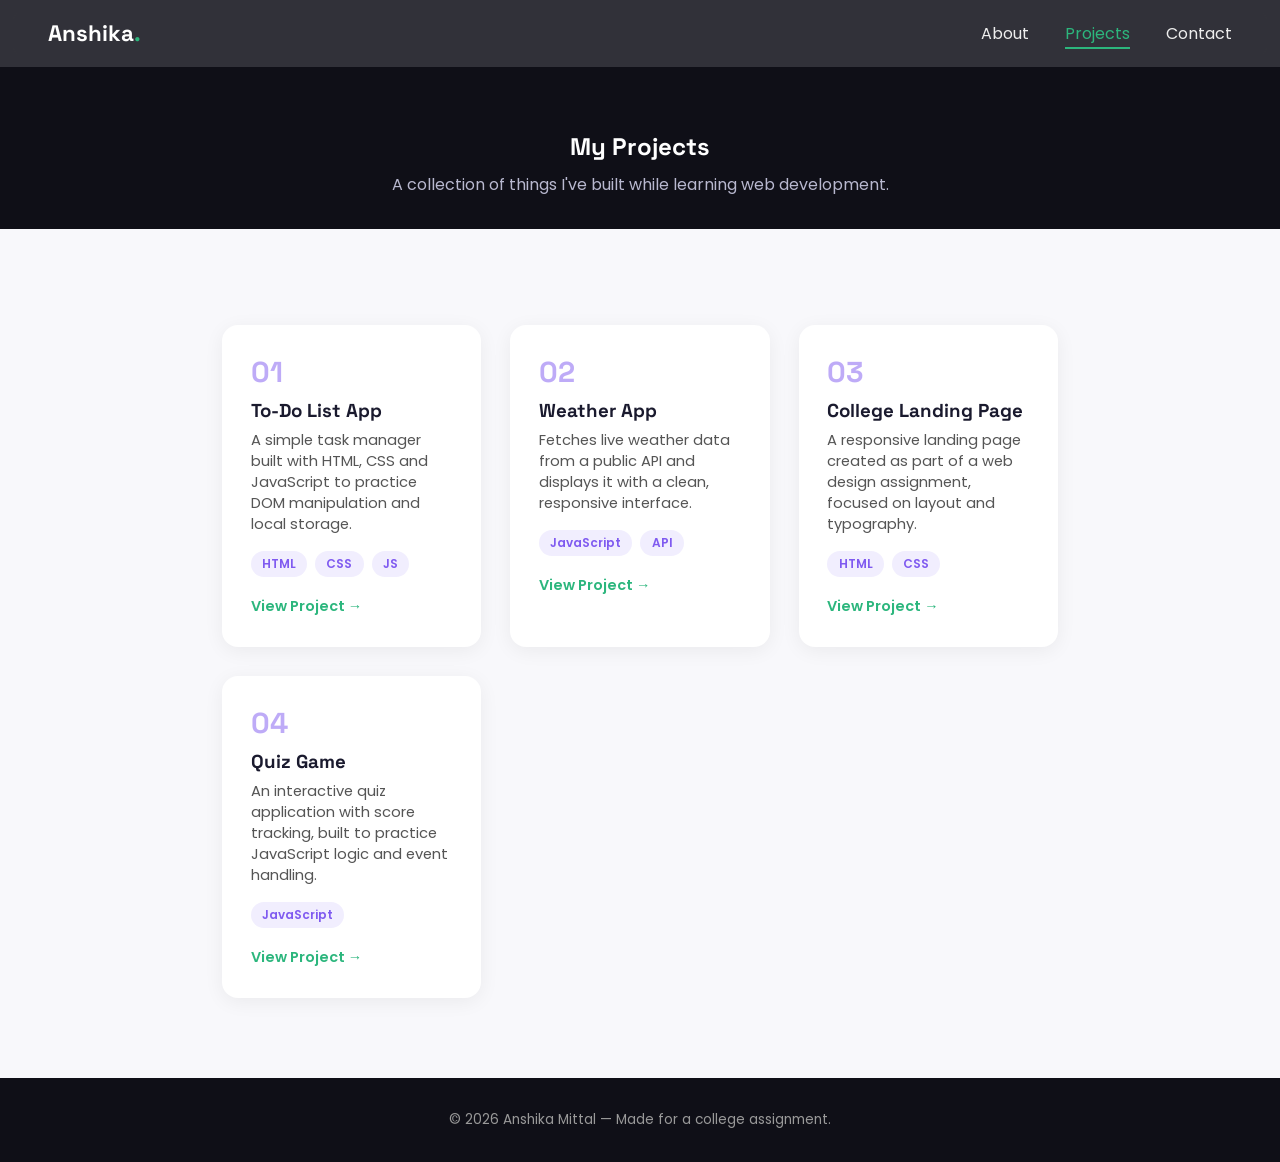
==== projects.html @ bce9a59e "Add files via upload" ====
<!DOCTYPE html>
<html lang="en">
<head>
<meta charset="UTF-8">
<meta name="viewport" content="width=device-width, initial-scale=1.0">
<title>Projects — Anshika Mittal</title>
<link rel="preconnect" href="https://fonts.googleapis.com">
<link rel="preconnect" href="https://fonts.gstatic.com" crossorigin>
<link href="https://fonts.googleapis.com/css2?family=Poppins:wght@300;400;600;700&family=Space+Grotesk:wght@500;700&display=swap" rel="stylesheet">
<link rel="stylesheet" href="style.css">
</head>
<body>

  <header class="navbar">
    <a href="index.html" class="logo">Anshika<span>.</span></a>
    <nav>
      <a href="index.html#about">About</a>
      <a href="projects.html" class="active">Projects</a>
      <a href="index.html#contact">Contact</a>
    </nav>
  </header>

  <section class="page-header">
    <h1>My Projects</h1>
    <p>A collection of things I've built while learning web development.</p>
  </section>

  <section class="section fade-in">
    <div class="project-grid">

      <div class="project-card">
        <div class="project-thumb">01</div>
        <h3>To-Do List App</h3>
        <p>A simple task manager built with HTML, CSS and JavaScript to practice DOM manipulation and local storage.</p>
        <div class="tags"><span>HTML</span><span>CSS</span><span>JS</span></div>
        <a href="#">View Project →</a>
      </div>

      <div class="project-card">
        <div class="project-thumb">02</div>
        <h3>Weather App</h3>
        <p>Fetches live weather data from a public API and displays it with a clean, responsive interface.</p>
        <div class="tags"><span>JavaScript</span><span>API</span></div>
        <a href="#">View Project →</a>
      </div>

      <div class="project-card">
        <div class="project-thumb">03</div>
        <h3>College Landing Page</h3>
        <p>A responsive landing page created as part of a web design assignment, focused on layout and typography.</p>
        <div class="tags"><span>HTML</span><span>CSS</span></div>
        <a href="#">View Project →</a>
      </div>

      <div class="project-card">
        <div class="project-thumb">04</div>
        <h3>Quiz Game</h3>
        <p>An interactive quiz application with score tracking, built to practice JavaScript logic and event handling.</p>
        <div class="tags"><span>JavaScript</span></div>
        <a href="#">View Project →</a>
      </div>

    </div>
  </section>

  <footer>
    <p>&copy; <span id="year"></span> Anshika Mittal — Made for a college assignment.</p>
  </footer>

  <script src="script.js"></script>
</body>
</html>
---- style.css ----
* {
  margin: 0;
  padding: 0;
  box-sizing: border-box;
}

:root {
  --bg: #0f0f17;
  --bg-light: #f8f8fb;
  --accent: #7f5af0;
  --accent-2: #2cb67d;
  --text-dark: #1a1a2e;
  --text-light: #fff;
  --card-bg: #ffffff;
}

body {
  font-family: 'Poppins', sans-serif;
  color: var(--text-dark);
  background: var(--bg-light);
  overflow-x: hidden;
}

h1, h2, h3, .logo {
  font-family: 'Space Grotesk', sans-serif;
}

.navbar {
  display: flex;
  justify-content: space-between;
  align-items: center;
  padding: 1.2rem 3rem;
  background: rgba(15, 15, 23, 0.85);
  backdrop-filter: blur(10px);
  position: sticky;
  top: 0;
  z-index: 100;
}

.logo {
  color: #fff;
  font-size: 1.4rem;
  font-weight: 700;
  text-decoration: none;
}

.logo span {
  color: var(--accent-2);
}

.navbar nav a {
  color: #eee;
  text-decoration: none;
  margin-left: 2rem;
  font-weight: 400;
  position: relative;
  transition: color 0.2s;
}

.navbar nav a::after {
  content: '';
  position: absolute;
  left: 0;
  bottom: -4px;
  width: 0;
  height: 2px;
  background: var(--accent-2);
  transition: width 0.25s ease;
}

.navbar nav a:hover,
.navbar nav a.active {
  color: var(--accent-2);
}

.navbar nav a:hover::after,
.navbar nav a.active::after {
  width: 100%;
}

.hero {
  position: relative;
  min-height: 85vh;
  display: flex;
  align-items: center;
  justify-content: center;
  text-align: center;
  background: radial-gradient(circle at 30% 20%, #1e1e3f, var(--bg) 70%);
  color: #fff;
  overflow: hidden;
}

.hero-content {
  position: relative;
  z-index: 2;
  animation: fadeUp 1s ease both;
}

.hero-tag {
  letter-spacing: 3px;
  text-transform: uppercase;
  color: var(--accent-2);
  font-size: 0.85rem;
  margin-bottom: 0.8rem;
}

.hero h1 {
  font-size: clamp(2.5rem, 7vw, 5rem);
  font-weight: 700;
  background: linear-gradient(90deg, #fff, var(--accent));
  -webkit-background-clip: text;
  background-clip: text;
  color: transparent;
  margin-bottom: 1rem;
}

.hero-sub {
  max-width: 480px;
  margin: 0 auto 2rem;
  color: #cfcfe0;
  font-weight: 300;
}

.btn {
  display: inline-block;
  padding: 0.9rem 1.8rem;
  background: var(--accent);
  color: #fff;
  text-decoration: none;
  border-radius: 50px;
  font-weight: 600;
  transition: transform 0.25s, box-shadow 0.25s;
  box-shadow: 0 8px 24px rgba(127, 90, 240, 0.35);
}

.btn:hover {
  transform: translateY(-3px);
  box-shadow: 0 12px 30px rgba(127, 90, 240, 0.5);
}

.btn-outline {
  background: transparent;
  border: 2px solid var(--accent);
  color: var(--accent);
  box-shadow: none;
}

.btn-outline:hover {
  background: var(--accent);
  color: #fff;
}

.blob {
  position: absolute;
  width: 500px;
  height: 500px;
  background: var(--accent);
  filter: blur(140px);
  opacity: 0.35;
  border-radius: 50%;
  top: -100px;
  right: -100px;
  z-index: 1;
}

.section {
  max-width: 900px;
  margin: 0 auto;
  padding: 5rem 2rem;
}

.section-tag {
  color: var(--accent);
  font-weight: 600;
  letter-spacing: 2px;
  font-size: 0.85rem;
  text-transform: uppercase;
}

.section h2 {
  font-size: 2.2rem;
  margin: 0.6rem 0 1.2rem;
}

.about-text {
  color: #444;
  max-width: 600px;
  line-height: 1.8;
}

.skills {
  display: flex;
  flex-wrap: wrap;
  gap: 0.7rem;
  margin-top: 1.5rem;
}

.skills span {
  background: #fff;
  border: 1px solid #e2e2ef;
  padding: 0.5rem 1rem;
  border-radius: 30px;
  font-size: 0.85rem;
  font-weight: 500;
}

.cta-section {
  background: linear-gradient(135deg, #f3f0ff, #e9fbf3);
  border-radius: 20px;
}

.contact-links {
  display: flex;
  flex-wrap: wrap;
  gap: 1.5rem;
  margin-top: 1.5rem;
}

.contact-links a {
  text-decoration: none;
  color: var(--accent);
  font-weight: 600;
}

.contact-links a:hover {
  color: var(--accent-2);
}

.page-header {
  text-align: center;
  padding: 4rem 2rem 2rem;
  background: var(--bg);
  color: #fff;
}

.page-header p {
  color: #b8b8cf;
  margin-top: 0.6rem;
}

.project-grid {
  display: grid;
  grid-template-columns: repeat(auto-fit, minmax(240px, 1fr));
  gap: 1.8rem;
  margin-top: 1rem;
}

.project-card {
  background: var(--card-bg);
  padding: 1.8rem;
  border-radius: 16px;
  box-shadow: 0 4px 20px rgba(0,0,0,0.06);
  transition: transform 0.25s, box-shadow 0.25s;
}

.project-card:hover {
  transform: translateY(-8px);
  box-shadow: 0 16px 34px rgba(0,0,0,0.12);
}

.project-thumb {
  font-family: 'Space Grotesk', sans-serif;
  font-size: 1.8rem;
  font-weight: 700;
  color: var(--accent);
  opacity: 0.5;
  margin-bottom: 0.6rem;
}

.project-card h3 {
  margin-bottom: 0.5rem;
}

.project-card p {
  color: #555;
  font-size: 0.92rem;
  margin-bottom: 1rem;
}

.tags {
  display: flex;
  gap: 0.5rem;
  flex-wrap: wrap;
  margin-bottom: 1rem;
}

.tags span {
  background: #f1eefe;
  color: var(--accent);
  padding: 0.25rem 0.7rem;
  border-radius: 20px;
  font-size: 0.75rem;
  font-weight: 600;
}

.project-card a {
  text-decoration: none;
  color: var(--accent-2);
  font-weight: 600;
  font-size: 0.9rem;
}

footer {
  text-align: center;
  padding: 2rem;
  background: var(--bg);
  color: #999;
  font-size: 0.85rem;
}

@keyframes fadeUp {
  from { opacity: 0; transform: translateY(30px); }
  to { opacity: 1; transform: translateY(0); }
}

.fade-in {
  opacity: 0;
  transform: translateY(20px);
  transition: opacity 0.7s ease, transform 0.7s ease;
}

.fade-in.visible {
  opacity: 1;
  transform: translateY(0);
}
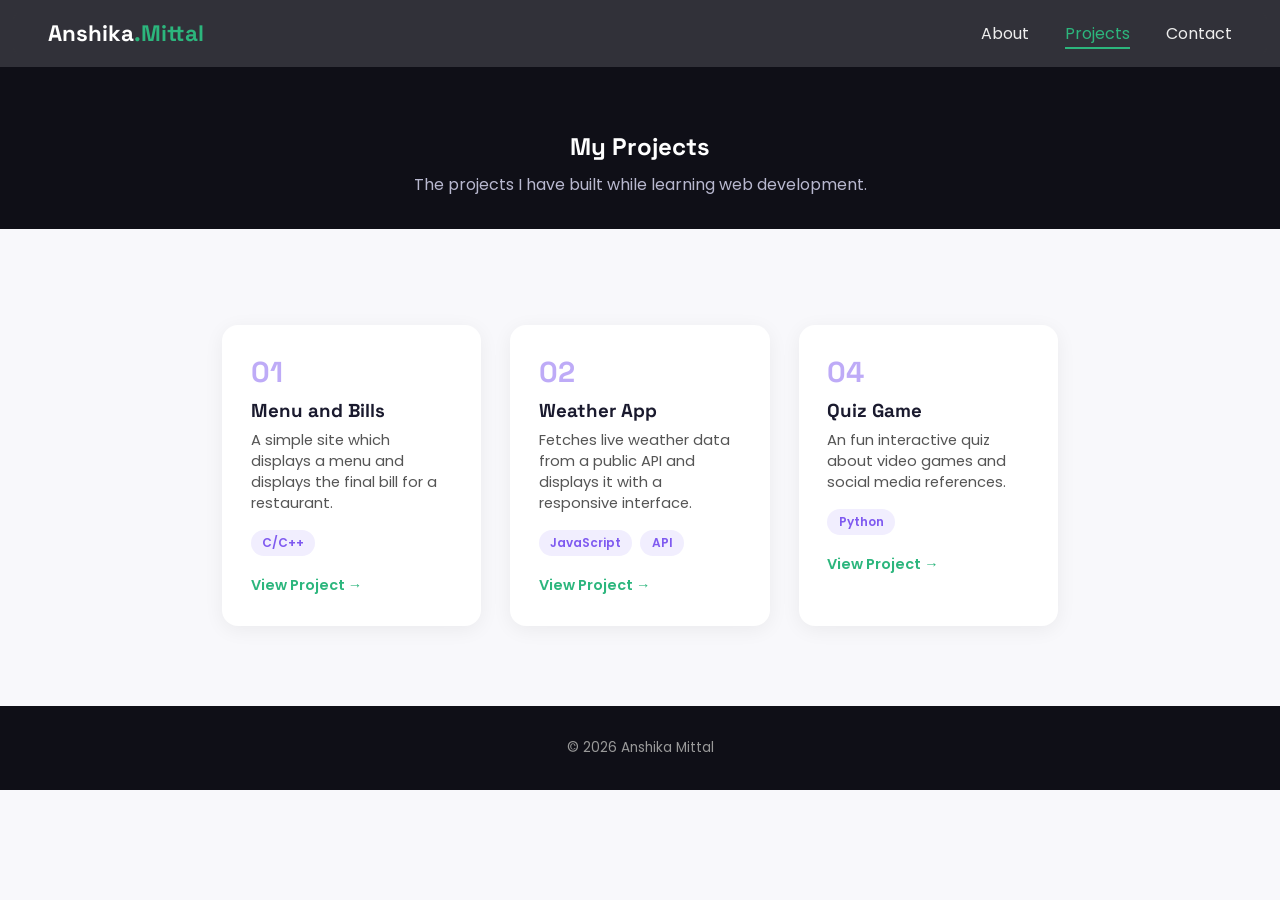
==== commit d11877ce: "Revise project details in projects.html Updated project descriptions and titles in the HTML file." ====
--- a/projects.html
+++ b/projects.html
@@ -12,7 +12,7 @@
 <body>
 
   <header class="navbar">
-    <a href="index.html" class="logo">Anshika<span>.</span></a>
+    <a href="index.html" class="logo">Anshika<span>.Mittal</span></a>
     <nav>
       <a href="index.html#about">About</a>
       <a href="projects.html" class="active">Projects</a>
@@ -22,7 +22,7 @@
 
   <section class="page-header">
     <h1>My Projects</h1>
-    <p>A collection of things I've built while learning web development.</p>
+    <p>The projects I have built while learning web development.</p>
   </section>
 
   <section class="section fade-in">
@@ -30,33 +30,25 @@
 
       <div class="project-card">
         <div class="project-thumb">01</div>
-        <h3>To-Do List App</h3>
-        <p>A simple task manager built with HTML, CSS and JavaScript to practice DOM manipulation and local storage.</p>
-        <div class="tags"><span>HTML</span><span>CSS</span><span>JS</span></div>
+        <h3>Menu and Bills</h3>
+        <p>A simple site which displays a menu and displays the final bill for a restaurant.</p>
+        <div class="tags"><span>C/C++</span></div>
         <a href="#">View Project →</a>
       </div>
 
       <div class="project-card">
         <div class="project-thumb">02</div>
         <h3>Weather App</h3>
-        <p>Fetches live weather data from a public API and displays it with a clean, responsive interface.</p>
+        <p>Fetches live weather data from a public API and displays it with a responsive interface.</p>
         <div class="tags"><span>JavaScript</span><span>API</span></div>
-        <a href="#">View Project →</a>
-      </div>
-
-      <div class="project-card">
-        <div class="project-thumb">03</div>
-        <h3>College Landing Page</h3>
-        <p>A responsive landing page created as part of a web design assignment, focused on layout and typography.</p>
-        <div class="tags"><span>HTML</span><span>CSS</span></div>
         <a href="#">View Project →</a>
       </div>
 
       <div class="project-card">
         <div class="project-thumb">04</div>
         <h3>Quiz Game</h3>
-        <p>An interactive quiz application with score tracking, built to practice JavaScript logic and event handling.</p>
-        <div class="tags"><span>JavaScript</span></div>
+        <p>An fun interactive quiz about video games and social media references.</p>
+        <div class="tags"><span>Python</span></div>
         <a href="#">View Project →</a>
       </div>
 
@@ -64,9 +56,9 @@
   </section>
 
   <footer>
-    <p>&copy; <span id="year"></span> Anshika Mittal — Made for a college assignment.</p>
+    <p>&copy; <span id="year"></span> Anshika Mittal</p>
   </footer>
 
   <script src="script.js"></script>
 </body>
-</html>+</html>
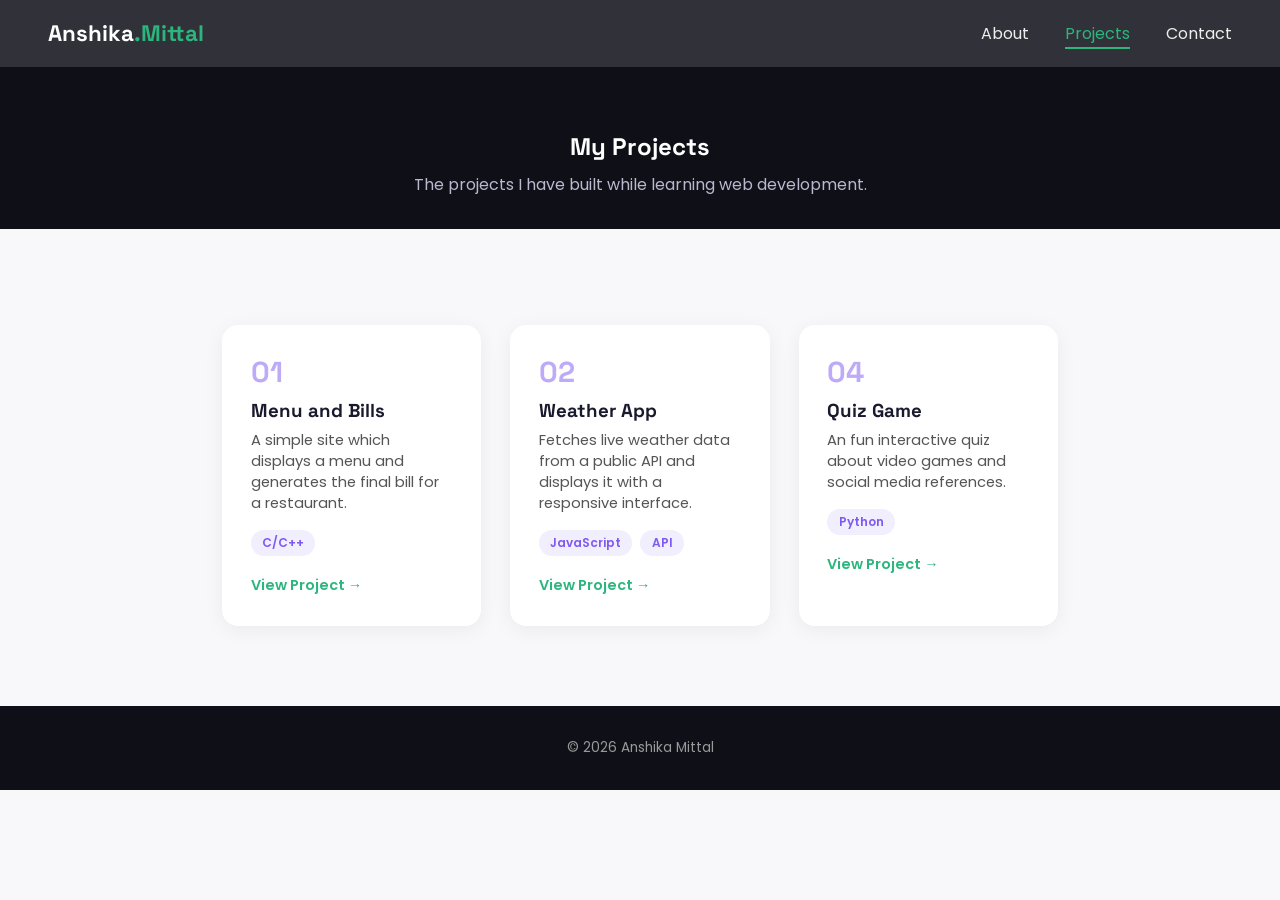
==== commit a1b1535a: "Update projects.html" ====
--- a/projects.html
+++ b/projects.html
@@ -31,7 +31,7 @@
       <div class="project-card">
         <div class="project-thumb">01</div>
         <h3>Menu and Bills</h3>
-        <p>A simple site which displays a menu and displays the final bill for a restaurant.</p>
+        <p>A simple site which displays a menu and generates the final bill for a restaurant.</p>
         <div class="tags"><span>C/C++</span></div>
         <a href="#">View Project →</a>
       </div>
